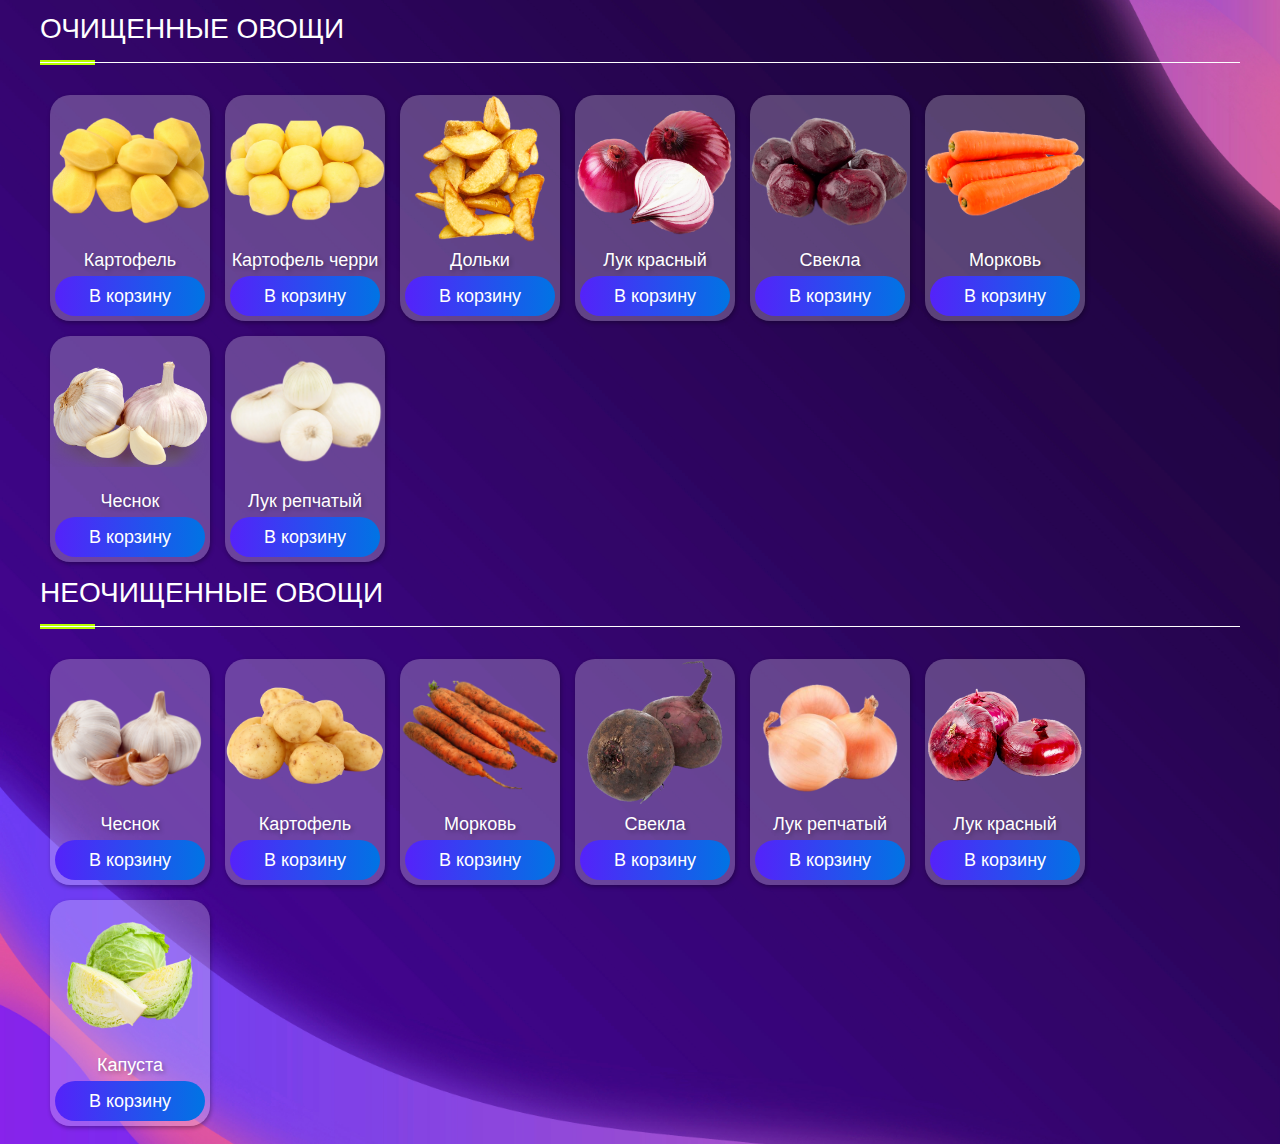
==== index.html @ 2365a302 "day5(2)" ====
<!DOCTYPE html>
<html lang="en">

<head>
    <meta charset="utf-8">
    <meta name="viewport" content="width=device-width, initial-scale=1.0">
    <link rel="stylesheet" href="./style.css">
    <title>Vegetable Delivery</title>
</head>

<body>
    <section class="cards">
        <div class="three">
            <h1>ОЧИЩЕННЫЕ ОВОЩИ</h1>
        </div>
        <div class="container container__cards" id="product_new">
            <!-- Товары с Id 1 будут добавляться сюда -->
        </div>
        <div class="three">
            <h1>НЕОЧИЩЕННЫЕ ОВОЩИ</h1>
        </div>
        <div class="container container__cards" id="product_old">
            <!-- Товары с Id 2 будут добавляться сюда -->
        </div>
    </section>
    <script src="add_product.js"></script>
    <script src="script.js"></script>
</body>

</html>
---- style.css ----
body {
  background-image: url('./Image/back_body.jpg'); /* Путь к вашему фоновому изображению */
  background-size: cover; /* Покрывает весь экран */
  background-repeat: no-repeat; /* Не повторяет изображение */
  background-attachment: fixed; /* Фиксирует изображение при скроллинге */
  background-position: center; /* Выравнивает изображение по центру */
  display:grid;
  justify-content: center;
}
h1 {
  position: relative;
  padding: 0;
  margin: 0;
  font-family:'Segoe UI', Tahoma, Geneva, Verdana, sans-serif;
  font-weight: 300;
  font-size: 40px;
  color: #ffffff;
  -webkit-transition: all 0.4s ease 0s;
  -o-transition: all 0.4s ease 0s;
  transition: all 0.4s ease 0s;
  margin-bottom: 20px;
}

h1 span {
  display: block;
  font-size: 0.5em;
  line-height: 1.3;
}
h1 em {
  font-style: normal;
  font-weight: 600;
}
/* === HEADING STYLE #3 === */
.three h1 {
  font-size: 28px;
  font-weight: 500;
  letter-spacing: 0;
  line-height: 1.5em;
  padding-bottom: 15px;
  position: relative;
}
.three h1:before {
  content: "";
  position: absolute;
  left: 0;
  bottom: 0;
  height: 5px;
  width: 55px;
  background-color: #b7ff00;
}
.three h1:after {
  content: "";
  position: absolute;
  left: 0;
  bottom: 2px;
  height: 1px;
  width: 100%;
  max-width: 100%;
  background-color: #ffffff;
}

.container {
  max-width: 1200px;
  display: flex;
  flex-wrap: wrap; /* Карточки занимают новую строку, когда нет места в текущей */
  justify-content: flex-start; /* Карточки выравниваются по левому краю */
  gap: 15px; /* Отступы между карточками */
  padding: 10px; /* Отступы внутри контейнера */
  box-sizing: border-box; /* Включаем padding и border в ширину и высоту элементов */
}

.card {
  flex: 0 0 160px; /* Карточки фиксированной ширины 160px и не растягиваются */
  min-height: 160px;
  box-shadow: 1px 2px 4px rgba(0, 0, 0, 0.3);
  display: flex;
  flex-direction: column;
  border-radius: 20px;
  transition: 0.2s;
  background-color: #BFDBFE;
  background-color: rgba(255, 255, 255, 0.25);
  box-sizing: border-box; /* Включаем padding и border в ширину и высоту элемента */
}

/* При наведении на карточку - меняем цвет тени */
.card:hover {
  box-shadow: 4px 8px 16px rgba(15, 0, 74, 0.3);
}

.card__top {
  flex: 0 0 150px;
  /* Задаем высоту 220px, запрещаем расширение и сужение по высоте */
  position: relative;
  overflow: hidden;
  /* Скрываем, что выходит за пределы */
}

/* Контейнер для картинки */
.card__image {
  display: block;
  position: absolute;
  top: 0;
  left: 0;
  width: 100%;
  height: 100%;
}

.card__image>img {
  width: 100%;
  height: 100%;
  object-fit: contain;
  /* Встраиваем картинку в контейнер card__image */
  transition: 0.2s;
}

/* При наведении - увеличиваем картинку */
.card__image:hover>img {
  transform: scale(1.1);
}

.card__bottom {
  display: flex;
  flex-direction: column;
  flex: 1 0 auto;
  /* Занимаем всю оставшуюся высоту карточки */
  padding: 5px;
}

.product_title {
  font-style: normal;
  text-align: center;
  font-family:'Segoe UI', Tahoma, Geneva, Verdana, sans-serif;
  font-size: 24px;
  font-size: 18px;
  font-weight: 200;
  margin-bottom: 5px;
  text-shadow: 2px 2px 4px rgba(0, 0, 0, 0.3);
  color: rgb(255, 255, 255)
}

.card__add {
  display: block;
  outline: 0;
  border: none;
  box-shadow: none;
  cursor: pointer;
  padding: 9px 22px;
  font-size: 18px;
  height: 40px;
  font-weight: 400;
  color: #fff;
  text-align: center;
  line-height: normal;
  background: linear-gradient(90deg, #5522fa 0, #0074e4 100%);
  border-radius: 40px;
  transition: color .2s ease, background-color .2s ease, box-shadow .2s ease;
  font-family:'Segoe UI', Tahoma, Geneva, Verdana, sans-serif;

}

.card__add:hover {
  box-shadow: 0 0 0 0.15rem #5ceace;
}

.input__order {
  display: block;
  outline: 0;
  border: none;
  box-shadow: none;
  cursor: pointer;
  width: 70%; /* Установка ширины */
  height: 70%; /* Установка высоты */
  padding: 9px 22px;
  font-size: 18px;
  font-weight: 400;
  color: #fff;
  text-align: center;
  line-height: 40px;
  background: linear-gradient(90deg, #5522fa 0, #0074e4 100%);
  border-radius: 40px;
  transition: color .2s ease, background-color .2s ease, box-shadow .2s ease;
}



.input__order:focus {
  color: #212529;
  background-color: #fff;
  border-color: #86b7fe;
  outline: 0;
  box-shadow: 0 0 0 0.25rem rgb(13 110 253 / 25%);
}
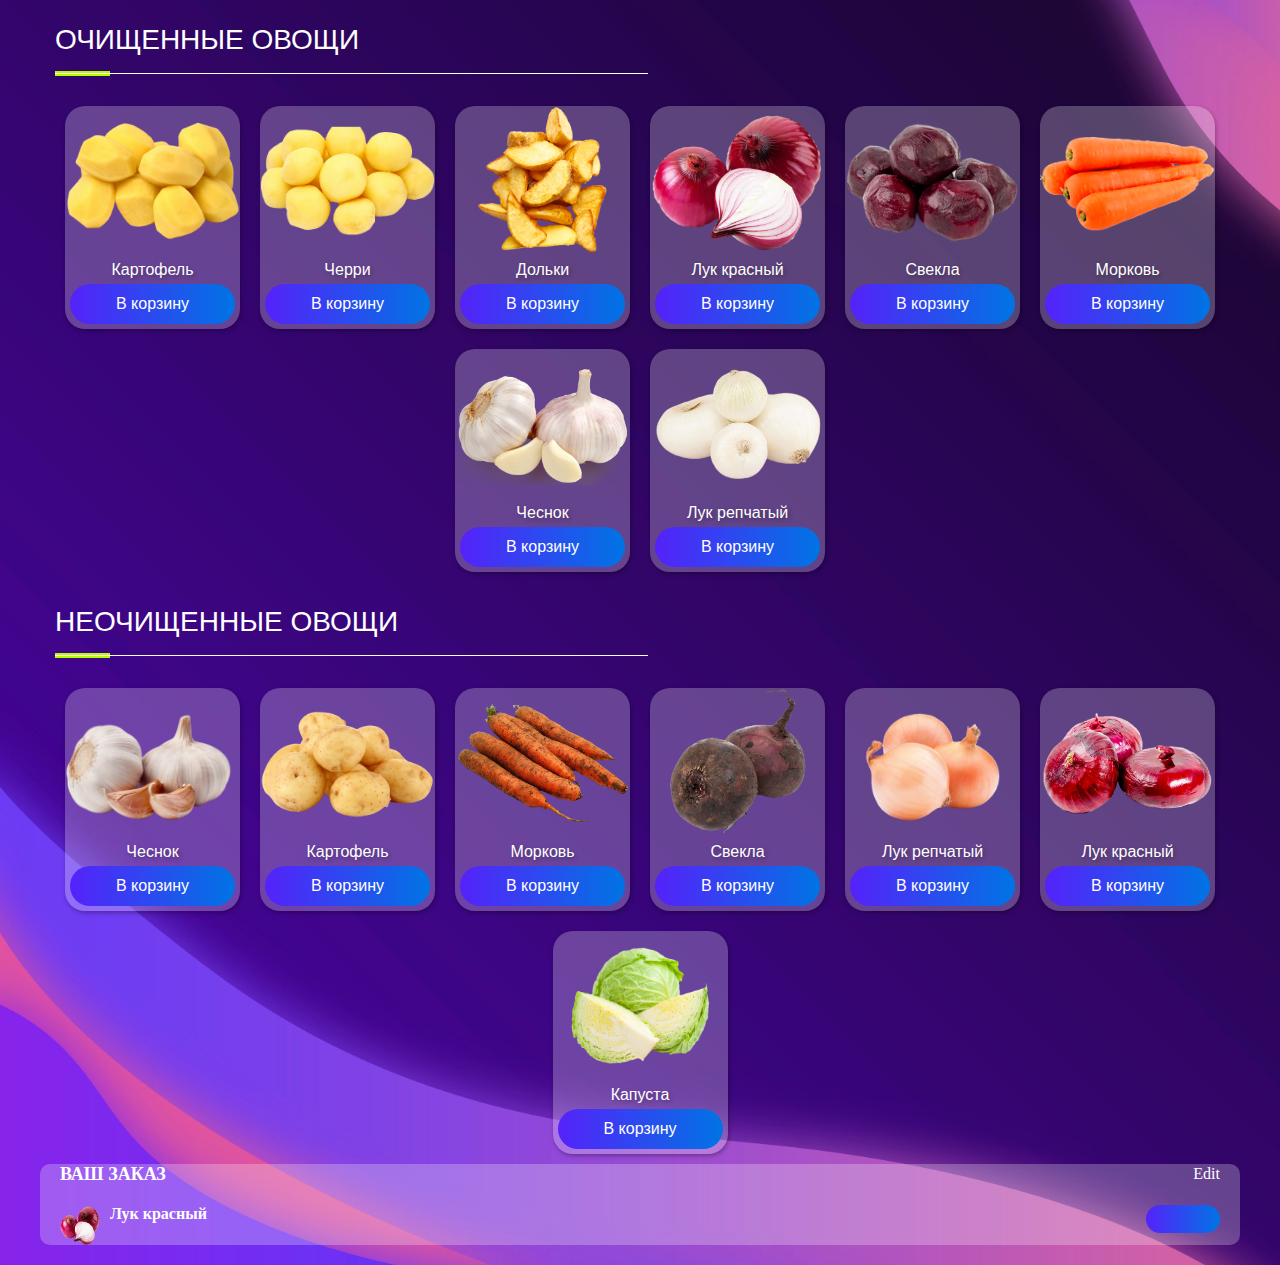
==== commit 7077465b: "day+python" ====
--- a/index.html
+++ b/index.html
@@ -22,6 +22,23 @@
         <div class="container container__cards" id="product_old">
             <!-- Товары с Id 2 будут добавляться сюда -->
         </div>
+
+        <div class="container__order">
+            <div class="header">
+                <b>ВАШ ЗАКАЗ</b>
+                <span class="edit">Edit</span>
+            </div>
+            <div class="popup__item" id="popup_product_list">
+                <!-- Товары из popup будут добавляться сюда -->
+                <div class="order-item">
+                    <img src="./Image/1.png" alt="Burger">
+                    <div class="item-details">
+                        <div class="item-name">Лук красный</div>
+                    </div>
+                    <input type="text" class="quantity__order" inputmode="numeric">
+                </div>
+            </div>
+            
     </section>
     <script src="add_product.js"></script>
     <script src="script.js"></script>
--- a/style.css
+++ b/style.css
@@ -1,17 +1,21 @@
-
+html, body {
+  margin: 0; /* Удаляем отступы по умолчанию */
+  padding: 0;
+}
 body {
   background-image: url('./Image/back_body.jpg'); /* Путь к вашему фоновому изображению */
   background-size: cover; /* Покрывает весь экран */
   background-repeat: no-repeat; /* Не повторяет изображение */
   background-attachment: fixed; /* Фиксирует изображение при скроллинге */
   background-position: center; /* Выравнивает изображение по центру */
-  display:grid;
+  display:flex;
   justify-content: center;
+  align-items: center;
 }
 h1 {
   position: relative;
   padding: 0;
-  margin: 0;
+  margin-left: 15px;
   font-family:'Segoe UI', Tahoma, Geneva, Verdana, sans-serif;
   font-weight: 300;
   font-size: 40px;
@@ -20,6 +24,7 @@
   -o-transition: all 0.4s ease 0s;
   transition: all 0.4s ease 0s;
   margin-bottom: 20px;
+  text-align: left;
 }
 
 h1 span {
@@ -55,8 +60,8 @@
   left: 0;
   bottom: 2px;
   height: 1px;
-  width: 100%;
-  max-width: 100%;
+  width: 50%;
+  max-width: 90%;
   background-color: #ffffff;
 }
 
@@ -64,14 +69,14 @@
   max-width: 1200px;
   display: flex;
   flex-wrap: wrap; /* Карточки занимают новую строку, когда нет места в текущей */
-  justify-content: flex-start; /* Карточки выравниваются по левому краю */
-  gap: 15px; /* Отступы между карточками */
+  justify-content:center; /* Карточки выравниваются по левому краю */
+  gap: 20px; /* Отступы между карточками */
   padding: 10px; /* Отступы внутри контейнера */
   box-sizing: border-box; /* Включаем padding и border в ширину и высоту элементов */
 }
 
 .card {
-  flex: 0 0 160px; /* Карточки фиксированной ширины 160px и не растягиваются */
+  flex: 0 0 175px; /* Карточки фиксированной ширины 160px и не растягиваются */
   min-height: 160px;
   box-shadow: 1px 2px 4px rgba(0, 0, 0, 0.3);
   display: flex;
@@ -131,8 +136,7 @@
   font-style: normal;
   text-align: center;
   font-family:'Segoe UI', Tahoma, Geneva, Verdana, sans-serif;
-  font-size: 24px;
-  font-size: 18px;
+  font-size: 16px;
   font-weight: 200;
   margin-bottom: 5px;
   text-shadow: 2px 2px 4px rgba(0, 0, 0, 0.3);
@@ -146,7 +150,7 @@
   box-shadow: none;
   cursor: pointer;
   padding: 9px 22px;
-  font-size: 18px;
+  font-size: 16px;
   height: 40px;
   font-weight: 400;
   color: #fff;
@@ -182,12 +186,77 @@
   transition: color .2s ease, background-color .2s ease, box-shadow .2s ease;
 }
 
-
-
 .input__order:focus {
   color: #212529;
   background-color: #fff;
   border-color: #86b7fe;
   outline: 0;
   box-shadow: 0 0 0 0.25rem rgb(13 110 253 / 25%);
-}
+
+}
+.container__order {
+  max-width: 100%;
+  margin: 0 auto;
+  background-color: #BFDBFE;
+  background-color: rgba(255, 255, 255, 0.25);
+  border-radius: 10px;
+}
+
+.header {
+  display: flex;
+  justify-content: space-between;
+  align-items: center;
+  margin-bottom: 20px;
+  margin-left: 20px;
+}
+
+.header b {
+  font-size: 18px;
+  color: #fff;
+}
+
+.edit {
+  color: #fff;
+  margin-right: 20px;
+}
+
+.order-item {
+  display: flex;
+  justify-content: space-between;
+  margin-bottom: 15px;
+  margin: 20px;
+}
+
+.order-item img {
+  width: 40px;
+  height: 40px;
+  margin-right: 10px;
+}
+
+.item-details {
+  flex-grow: 1;
+}
+
+.item-name {
+  font-weight: bold;
+  color: #fff;
+}
+.quantity__order {
+  display: block;
+  outline: 0;
+  border: none;
+  box-shadow: none;
+  cursor: pointer;
+  width: 30px; /* Установка ширины */
+  height: 10px; /* Установка высоты */
+  padding: 9px 22px;
+  font-size: 18px;
+  font-weight: 400;
+  color: #fff;
+  text-align: center;
+  line-height: 40px;
+  background: linear-gradient(90deg, #5522fa 0, #0074e4 100%);
+  border-radius: 40px;
+  transition: color .2s ease, background-color .2s ease, box-shadow .2s ease;
+}
+
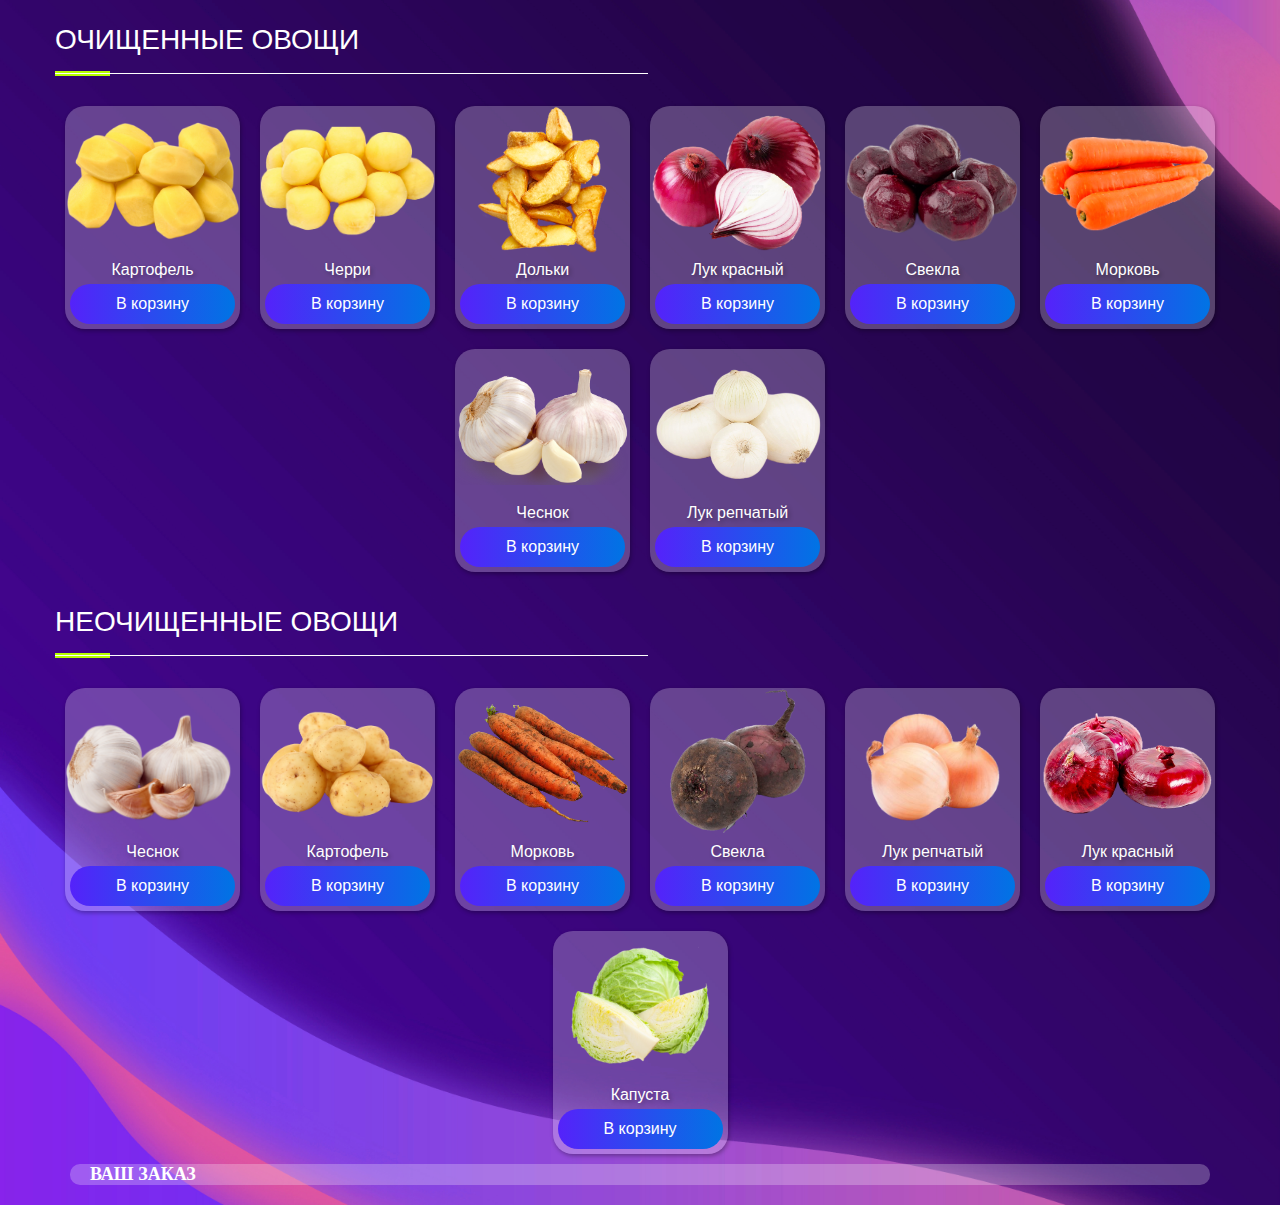
==== commit bd863670: "day 5(2)" ====
--- a/index.html
+++ b/index.html
@@ -26,17 +26,10 @@
         <div class="container__order">
             <div class="header">
                 <b>ВАШ ЗАКАЗ</b>
-                <span class="edit">Edit</span>
             </div>
+            <!-- Товары из popup будут добавляться сюда -->
             <div class="popup__item" id="popup_product_list">
-                <!-- Товары из popup будут добавляться сюда -->
-                <div class="order-item">
-                    <img src="./Image/1.png" alt="Burger">
-                    <div class="item-details">
-                        <div class="item-name">Лук красный</div>
-                    </div>
-                    <input type="text" class="quantity__order" inputmode="numeric">
-                </div>
+        
             </div>
             
     </section>
--- a/style.css
+++ b/style.css
@@ -76,7 +76,7 @@
 }
 
 .card {
-  flex: 0 0 175px; /* Карточки фиксированной ширины 160px и не растягиваются */
+  flex: 0 0 175px; /* Карточки фиксированной ширины и не растягиваются */
   min-height: 160px;
   box-shadow: 1px 2px 4px rgba(0, 0, 0, 0.3);
   display: flex;
@@ -195,7 +195,7 @@
 
 }
 .container__order {
-  max-width: 100%;
+  max-width: 95%;
   margin: 0 auto;
   background-color: #BFDBFE;
   background-color: rgba(255, 255, 255, 0.25);
@@ -215,20 +215,17 @@
   color: #fff;
 }
 
-.edit {
-  color: #fff;
-  margin-right: 20px;
-}
-
 .order-item {
   display: flex;
   justify-content: space-between;
   margin-bottom: 15px;
   margin: 20px;
+  align-items: center;
+  border-color: ;
 }
 
 .order-item img {
-  width: 40px;
+  width: 50px;
   height: 40px;
   margin-right: 10px;
 }
@@ -247,7 +244,7 @@
   border: none;
   box-shadow: none;
   cursor: pointer;
-  width: 30px; /* Установка ширины */
+  width: 50px; /* Установка ширины */
   height: 10px; /* Установка высоты */
   padding: 9px 22px;
   font-size: 18px;
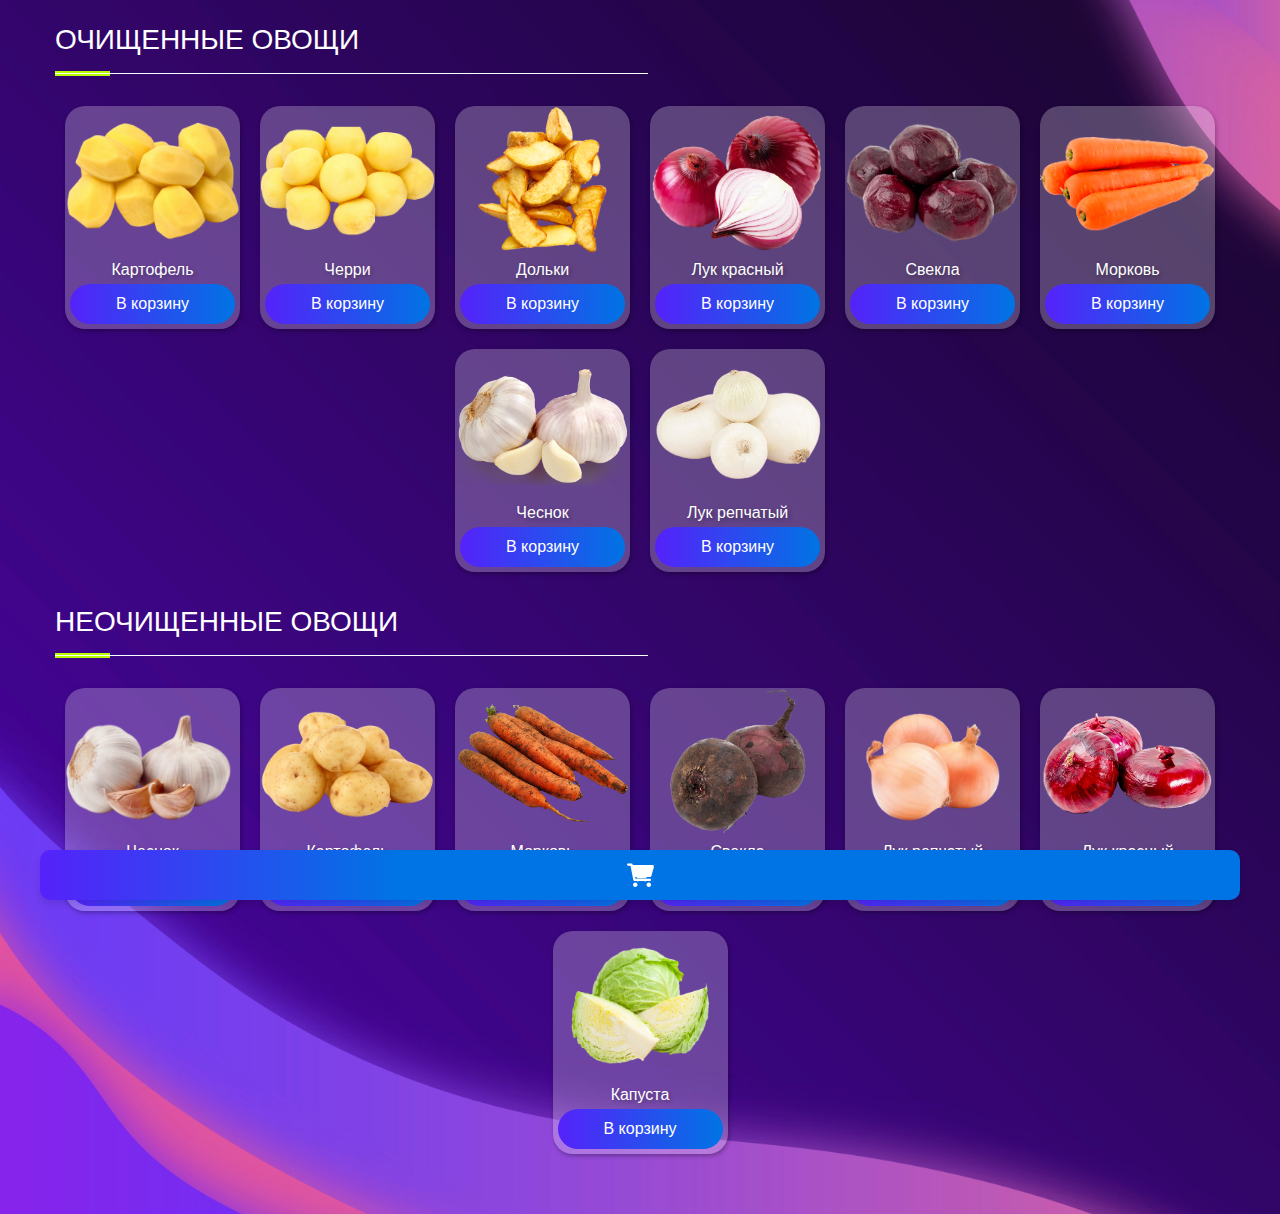
==== commit 6507d2a1: "day(6) cart product" ====
--- a/index.html
+++ b/index.html
@@ -5,32 +5,41 @@
     <meta charset="utf-8">
     <meta name="viewport" content="width=device-width, initial-scale=1.0">
     <link rel="stylesheet" href="./style.css">
+    <link rel="stylesheet" href="https://cdnjs.cloudflare.com/ajax/libs/font-awesome/6.0.0-beta3/css/all.min.css">
     <title>Vegetable Delivery</title>
 </head>
 
 <body>
     <section class="cards">
-        <div class="three">
-            <h1>ОЧИЩЕННЫЕ ОВОЩИ</h1>
+        <div class="container_hiden">
+            <div class="three">
+                <h1>ОЧИЩЕННЫЕ ОВОЩИ</h1>
+            </div>
+            <div class="container container__cards" id="product_new">
+                <!-- Товары с Id 1 будут добавляться сюда -->
+            </div>
+            <div class="three">
+                <h1>НЕОЧИЩЕННЫЕ ОВОЩИ</h1>
+            </div>
+            <div class="container container__cards" id="product_old">
+                <!-- Товары с Id 2 будут добавляться сюда -->
+            </div>
+            <button class="sticky-button">
+                <i class="fas fa-shopping-cart"></i>
+            </button>
         </div>
-        <div class="container container__cards" id="product_new">
-            <!-- Товары с Id 1 будут добавляться сюда -->
-        </div>
-        <div class="three">
-            <h1>НЕОЧИЩЕННЫЕ ОВОЩИ</h1>
-        </div>
-        <div class="container container__cards" id="product_old">
-            <!-- Товары с Id 2 будут добавляться сюда -->
-        </div>
-
         <div class="container__order">
             <div class="header">
                 <b>ВАШ ЗАКАЗ</b>
             </div>
             <!-- Товары из popup будут добавляться сюда -->
-            <div class="popup__item" id="popup_product_list">
-        
+            <div class="popup__item" id="cleaned_order">
+                <h3 id="cleaned_order_header">ОЧИЩЕННЫЕ ОВОЩИ</h3>
             </div>
+            <div class="popup__item" id="uncleaned_order">
+                <h3 id="uncleaned_order_header">НЕОЧИЩЕННЫЕ ОВОЩИ</h3>
+            </div>
+        </div>
             
     </section>
     <script src="add_product.js"></script>
--- a/style.css
+++ b/style.css
@@ -200,6 +200,7 @@
   background-color: #BFDBFE;
   background-color: rgba(255, 255, 255, 0.25);
   border-radius: 10px;
+  display: none;
 }
 
 .header {
@@ -210,9 +211,14 @@
   margin-left: 20px;
 }
 
-.header b {
+.header b{
   font-size: 18px;
   color: #fff;
+}
+.container__order h3 {
+  font-family:'Segoe UI', Tahoma, Geneva, Verdana, sans-serif;
+  color: #fff;
+  font-size: 14px;
 }
 
 .order-item {
@@ -221,7 +227,6 @@
   margin-bottom: 15px;
   margin: 20px;
   align-items: center;
-  border-color: ;
 }
 
 .order-item img {
@@ -257,3 +262,32 @@
   transition: color .2s ease, background-color .2s ease, box-shadow .2s ease;
 }
 
+.sticky-button {
+  position: fixed; /* Для Safari */
+  position: sticky;       /* Позиционирование sticky */
+  bottom: 0;              /* Положение внизу */
+  padding: 10px 20px;     /* Внутренние отступы */
+  background-color: #007bff;  /* Цвет фона */
+  color: #fff;            /* Цвет текста */
+  border: none;           /* Убрать границу */
+  border-radius: 5px;     /* Скругленные углы */
+  cursor: pointer;        /* Курсор при наведении */
+  box-shadow: 0px 4px 6px rgba(0, 0, 0, 0.1); /* Тень */
+  width: 100%;
+  background: linear-gradient(90deg, #5522fa 0, #0074e4 30%);
+  height: 50px;
+  border-radius: 10px;
+}
+
+.sticky-button::before {
+  content: "\f07a"; /* Здесь используется FontAwesome Unicode для корзины */
+  font-family: "Font Awesome 5 Free"; /* Шрифт FontAwesome */
+  font-weight: 900; /* Вес шрифта FontAwesome */
+  color: #fff; /* Цвет иконки */
+  font-size: 24px; /* Размер иконки */
+  position: absolute;
+  top: 50%; /* Центровка по вертикали */
+  left: 50%; /* Центровка по горизонтали */
+  transform: translate(-50%, -50%); /* Корректировка центровки */
+  
+}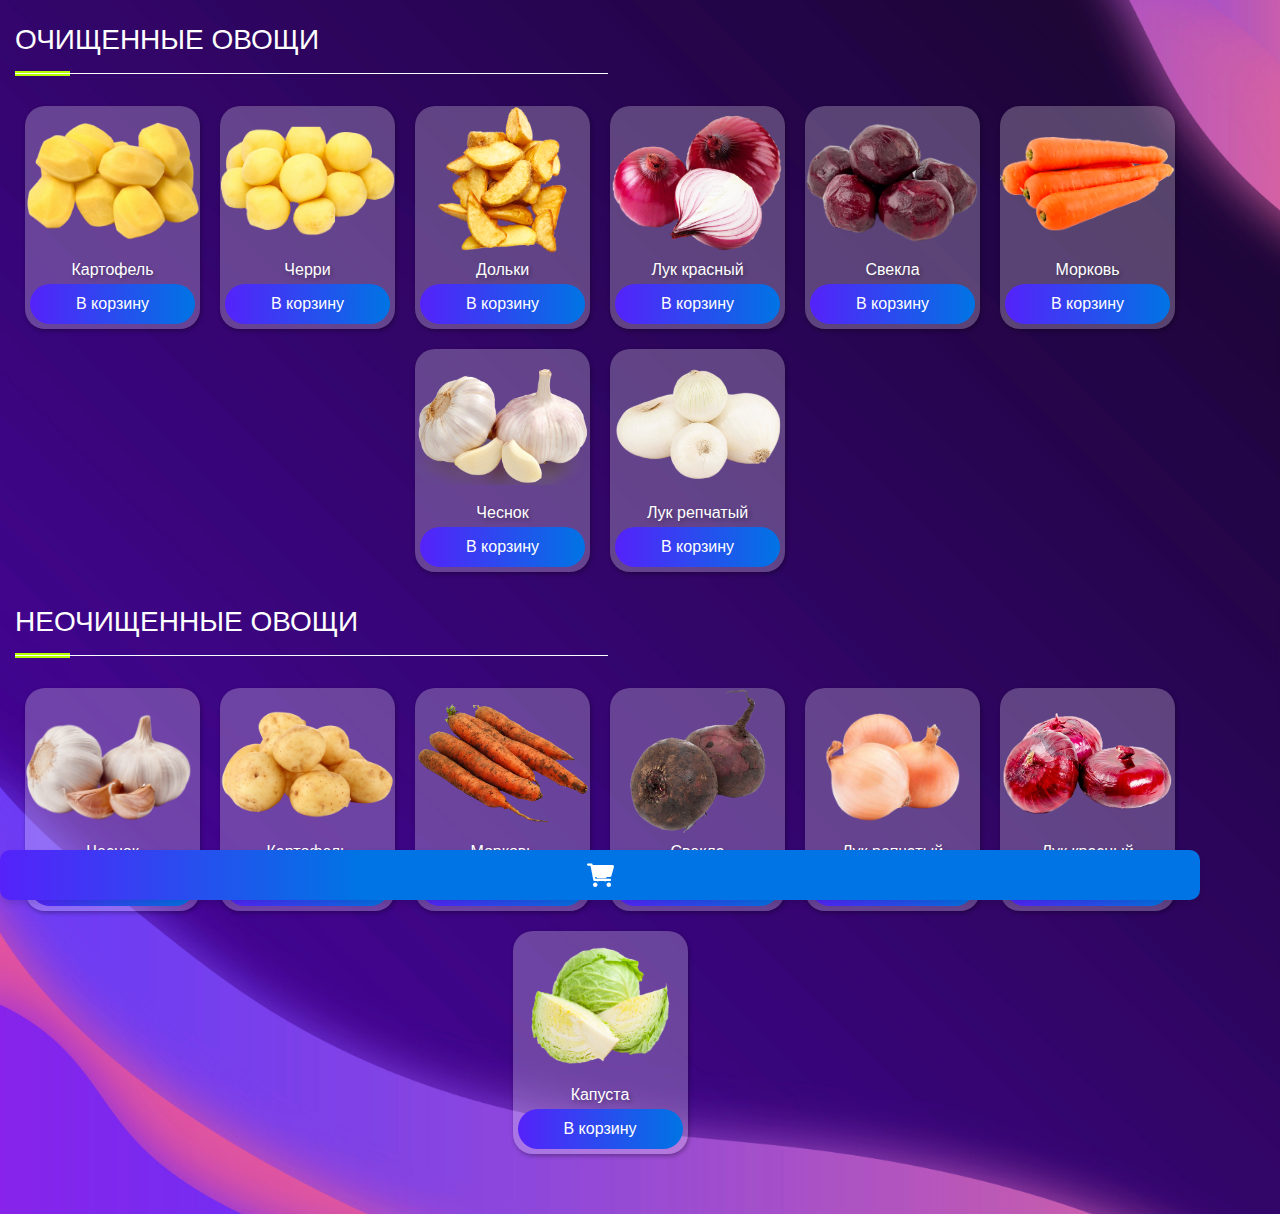
==== commit 1a58b1e9: "day 6 (loader)" ====
--- a/index.html
+++ b/index.html
@@ -10,6 +10,28 @@
 </head>
 
 <body>
+    <!-- Loader -->
+    <div id="loader" class="loader">
+        <div aria-label="Orange and tan hamster running in a metal wheel" role="img" class="wheel-and-hamster">
+            <div class="wheel"></div>
+            <div class="hamster">
+                <div class="hamster__body">
+                    <div class="hamster__head">
+                        <div class="hamster__ear"></div>
+                        <div class="hamster__eye"></div>
+                        <div class="hamster__nose"></div>
+                    </div>
+                    <div class="hamster__limb hamster__limb--fr"></div>
+                    <div class="hamster__limb hamster__limb--fl"></div>
+                    <div class="hamster__limb hamster__limb--br"></div>
+                    <div class="hamster__limb hamster__limb--bl"></div>
+                    <div class="hamster__tail"></div>
+                </div>
+            </div>
+            <div class="spoke"></div>
+        </div>
+    </div>
+
     <section class="cards">
         <div class="container_hiden">
             <div class="three">
@@ -28,6 +50,8 @@
                 <i class="fas fa-shopping-cart"></i>
             </button>
         </div>
+    </section>
+    <section class="orders_section">
         <div class="container__order">
             <div class="header">
                 <b>ВАШ ЗАКАЗ</b>
@@ -40,9 +64,8 @@
                 <h3 id="uncleaned_order_header">НЕОЧИЩЕННЫЕ ОВОЩИ</h3>
             </div>
         </div>
-            
     </section>
-    <script src="add_product.js"></script>
+    
     <script src="script.js"></script>
 </body>
 
--- a/style.css
+++ b/style.css
@@ -73,6 +73,14 @@
   gap: 20px; /* Отступы между карточками */
   padding: 10px; /* Отступы внутри контейнера */
   box-sizing: border-box; /* Включаем padding и border в ширину и высоту элементов */
+}
+.cards{
+  display: none;
+}
+
+.orders_section{
+  max-width: 95%;
+  margin: 0 auto;
 }
 
 .card {
@@ -290,4 +298,277 @@
   left: 50%; /* Центровка по горизонтали */
   transform: translate(-50%, -50%); /* Корректировка центровки */
   
-}+}
+
+.wheel-and-hamster {
+  --dur: 1s;
+  position: relative;
+  width: 12em;
+  height: 12em;
+  font-size: 14px;
+}
+
+.wheel,
+.hamster,
+.hamster div,
+.spoke {
+  position: absolute;
+}
+
+.wheel,
+.spoke {
+  border-radius: 50%;
+  top: 0;
+  left: 0;
+  width: 100%;
+  height: 100%;
+}
+
+.wheel {
+  background: radial-gradient(100% 100% at center,hsla(0,0%,60%,0) 47.8%,hsl(0,0%,60%) 48%);
+  z-index: 2;
+}
+
+.hamster {
+  animation: hamster var(--dur) ease-in-out infinite;
+  top: 50%;
+  left: calc(50% - 3.5em);
+  width: 7em;
+  height: 3.75em;
+  transform: rotate(4deg) translate(-0.8em,1.85em);
+  transform-origin: 50% 0;
+  z-index: 1;
+}
+
+.hamster__head {
+  animation: hamsterHead var(--dur) ease-in-out infinite;
+  background: hsl(30,90%,55%);
+  border-radius: 70% 30% 0 100% / 40% 25% 25% 60%;
+  box-shadow: 0 -0.25em 0 hsl(30,90%,80%) inset,
+		0.75em -1.55em 0 hsl(30,90%,90%) inset;
+  top: 0;
+  left: -2em;
+  width: 2.75em;
+  height: 2.5em;
+  transform-origin: 100% 50%;
+}
+
+.hamster__ear {
+  animation: hamsterEar var(--dur) ease-in-out infinite;
+  background: hsl(0,90%,85%);
+  border-radius: 50%;
+  box-shadow: -0.25em 0 hsl(30,90%,55%) inset;
+  top: -0.25em;
+  right: -0.25em;
+  width: 0.75em;
+  height: 0.75em;
+  transform-origin: 50% 75%;
+}
+
+.hamster__eye {
+  animation: hamsterEye var(--dur) linear infinite;
+  background-color: hsl(0,0%,0%);
+  border-radius: 50%;
+  top: 0.375em;
+  left: 1.25em;
+  width: 0.5em;
+  height: 0.5em;
+}
+
+.hamster__nose {
+  background: hsl(0,90%,75%);
+  border-radius: 35% 65% 85% 15% / 70% 50% 50% 30%;
+  top: 0.75em;
+  left: 0;
+  width: 0.2em;
+  height: 0.25em;
+}
+
+.hamster__body {
+  animation: hamsterBody var(--dur) ease-in-out infinite;
+  background: hsl(30,90%,90%);
+  border-radius: 50% 30% 50% 30% / 15% 60% 40% 40%;
+  box-shadow: 0.1em 0.75em 0 hsl(30,90%,55%) inset,
+		0.15em -0.5em 0 hsl(30,90%,80%) inset;
+  top: 0.25em;
+  left: 2em;
+  width: 4.5em;
+  height: 3em;
+  transform-origin: 17% 50%;
+  transform-style: preserve-3d;
+}
+
+.hamster__limb--fr,
+.hamster__limb--fl {
+  clip-path: polygon(0 0,100% 0,70% 80%,60% 100%,0% 100%,40% 80%);
+  top: 2em;
+  left: 0.5em;
+  width: 1em;
+  height: 1.5em;
+  transform-origin: 50% 0;
+}
+
+.hamster__limb--fr {
+  animation: hamsterFRLimb var(--dur) linear infinite;
+  background: linear-gradient(hsl(30,90%,80%) 80%,hsl(0,90%,75%) 80%);
+  transform: rotate(15deg) translateZ(-1px);
+}
+
+.hamster__limb--fl {
+  animation: hamsterFLLimb var(--dur) linear infinite;
+  background: linear-gradient(hsl(30,90%,90%) 80%,hsl(0,90%,85%) 80%);
+  transform: rotate(15deg);
+}
+
+.hamster__limb--br,
+.hamster__limb--bl {
+  border-radius: 0.75em 0.75em 0 0;
+  clip-path: polygon(0 0,100% 0,100% 30%,70% 90%,70% 100%,30% 100%,40% 90%,0% 30%);
+  top: 1em;
+  left: 2.8em;
+  width: 1.5em;
+  height: 2.5em;
+  transform-origin: 50% 30%;
+}
+
+.hamster__limb--br {
+  animation: hamsterBRLimb var(--dur) linear infinite;
+  background: linear-gradient(hsl(30,90%,80%) 90%,hsl(0,90%,75%) 90%);
+  transform: rotate(-25deg) translateZ(-1px);
+}
+
+.hamster__limb--bl {
+  animation: hamsterBLLimb var(--dur) linear infinite;
+  background: linear-gradient(hsl(30,90%,90%) 90%,hsl(0,90%,85%) 90%);
+  transform: rotate(-25deg);
+}
+
+.hamster__tail {
+  animation: hamsterTail var(--dur) linear infinite;
+  background: hsl(0,90%,85%);
+  border-radius: 0.25em 50% 50% 0.25em;
+  box-shadow: 0 -0.2em 0 hsl(0,90%,75%) inset;
+  top: 1.5em;
+  right: -0.5em;
+  width: 1em;
+  height: 0.5em;
+  transform: rotate(30deg) translateZ(-1px);
+  transform-origin: 0.25em 0.25em;
+}
+
+.spoke {
+  animation: spoke var(--dur) linear infinite;
+  background: radial-gradient(100% 100% at center,hsl(0,0%,60%) 4.8%,hsla(0,0%,60%,0) 5%),
+		linear-gradient(hsla(0,0%,55%,0) 46.9%,hsl(0,0%,65%) 47% 52.9%,hsla(0,0%,65%,0) 53%) 50% 50% / 99% 99% no-repeat;
+}
+
+/* Animations */
+@keyframes hamster {
+  from, to {
+    transform: rotate(4deg) translate(-0.8em,1.85em);
+  }
+
+  50% {
+    transform: rotate(0) translate(-0.8em,1.85em);
+  }
+}
+
+@keyframes hamsterHead {
+  from, 25%, 50%, 75%, to {
+    transform: rotate(0);
+  }
+
+  12.5%, 37.5%, 62.5%, 87.5% {
+    transform: rotate(8deg);
+  }
+}
+
+@keyframes hamsterEye {
+  from, 90%, to {
+    transform: scaleY(1);
+  }
+
+  95% {
+    transform: scaleY(0);
+  }
+}
+
+@keyframes hamsterEar {
+  from, 25%, 50%, 75%, to {
+    transform: rotate(0);
+  }
+
+  12.5%, 37.5%, 62.5%, 87.5% {
+    transform: rotate(12deg);
+  }
+}
+
+@keyframes hamsterBody {
+  from, 25%, 50%, 75%, to {
+    transform: rotate(0);
+  }
+
+  12.5%, 37.5%, 62.5%, 87.5% {
+    transform: rotate(-2deg);
+  }
+}
+
+@keyframes hamsterFRLimb {
+  from, 25%, 50%, 75%, to {
+    transform: rotate(50deg) translateZ(-1px);
+  }
+
+  12.5%, 37.5%, 62.5%, 87.5% {
+    transform: rotate(-30deg) translateZ(-1px);
+  }
+}
+
+@keyframes hamsterFLLimb {
+  from, 25%, 50%, 75%, to {
+    transform: rotate(-30deg);
+  }
+
+  12.5%, 37.5%, 62.5%, 87.5% {
+    transform: rotate(50deg);
+  }
+}
+
+@keyframes hamsterBRLimb {
+  from, 25%, 50%, 75%, to {
+    transform: rotate(-60deg) translateZ(-1px);
+  }
+
+  12.5%, 37.5%, 62.5%, 87.5% {
+    transform: rotate(20deg) translateZ(-1px);
+  }
+}
+
+@keyframes hamsterBLLimb {
+  from, 25%, 50%, 75%, to {
+    transform: rotate(20deg);
+  }
+
+  12.5%, 37.5%, 62.5%, 87.5% {
+    transform: rotate(-60deg);
+  }
+}
+
+@keyframes hamsterTail {
+  from, 25%, 50%, 75%, to {
+    transform: rotate(30deg) translateZ(-1px);
+  }
+
+  12.5%, 37.5%, 62.5%, 87.5% {
+    transform: rotate(10deg) translateZ(-1px);
+  }
+}
+
+@keyframes spoke {
+  from {
+    transform: rotate(0);
+  }
+
+  to {
+    transform: rotate(-1turn);
+  }
+}
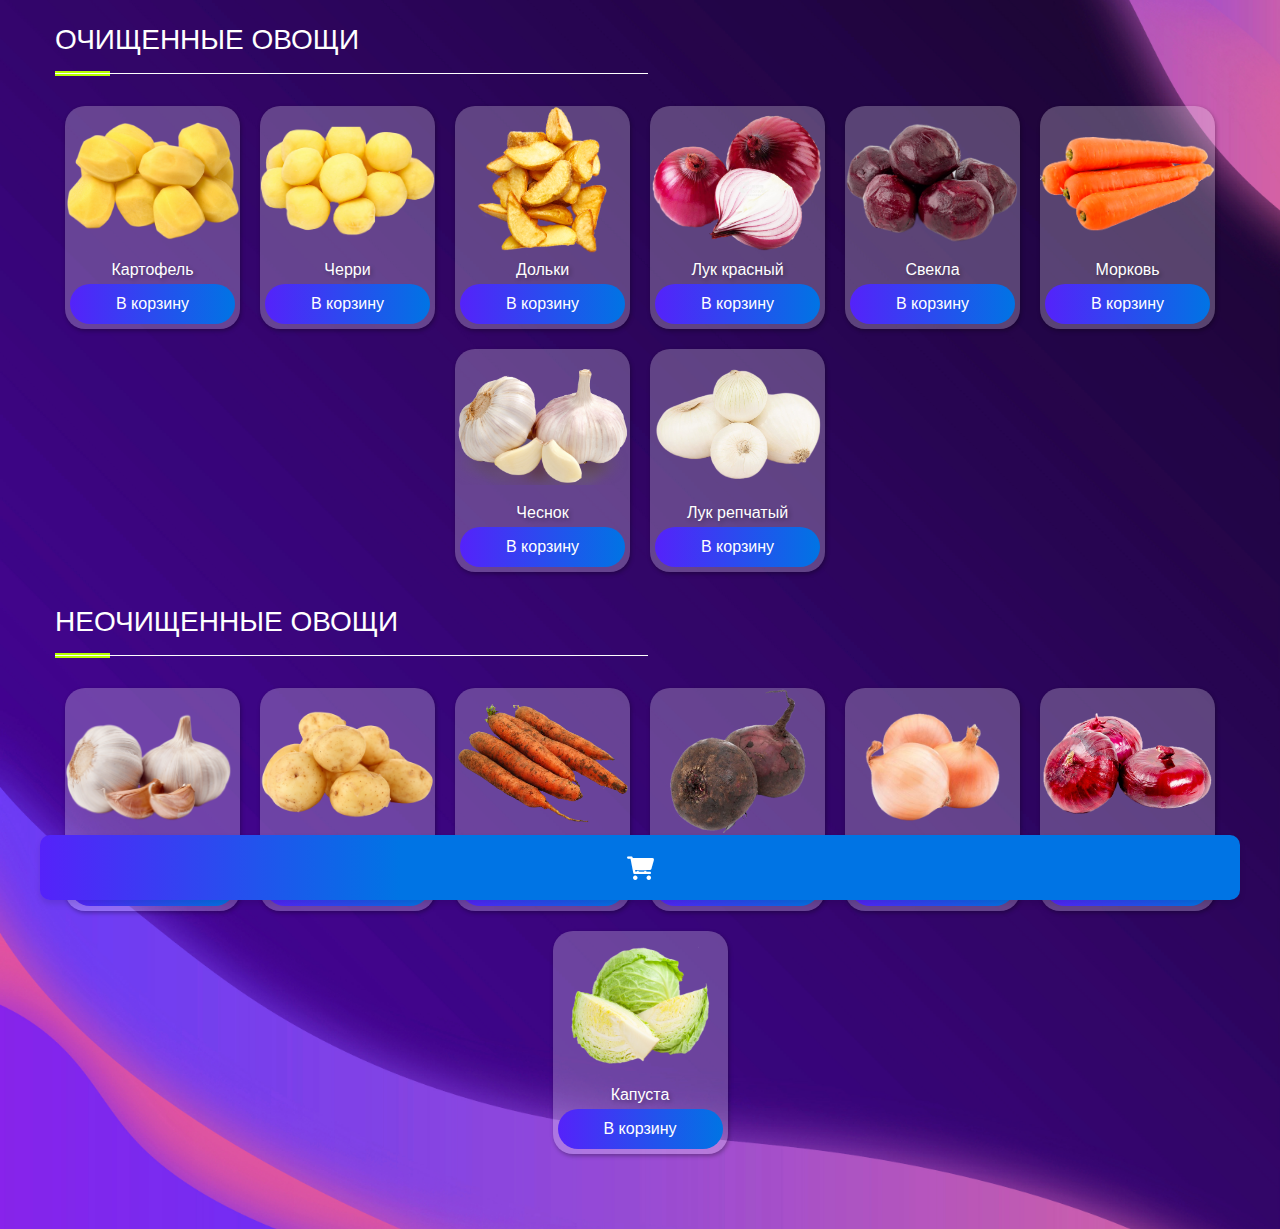
==== commit 7e8decc4: "sucess_order/post method" ====
--- a/index.html
+++ b/index.html
@@ -50,8 +50,6 @@
                 <i class="fas fa-shopping-cart"></i>
             </button>
         </div>
-    </section>
-    <section class="orders_section">
         <div class="container__order">
             <div class="header">
                 <b>ВАШ ЗАКАЗ</b>
@@ -63,9 +61,20 @@
             <div class="popup__item" id="uncleaned_order">
                 <h3 id="uncleaned_order_header">НЕОЧИЩЕННЫЕ ОВОЩИ</h3>
             </div>
+
+            <form id="orderForm" action="http://127.0.0.1:5500" method="POST">
+                <input type="hidden" name="cleaned_order_data" id="cleaned_order_data">
+                <input type="hidden" name="uncleaned_order_data" id="uncleaned_order_data">
+                <button type="submit" class="sticky-button-order">
+                    <i class="fas fa-shopping-cart"></i>
+                </button>
+            </form>
         </div>
     </section>
     
+        
+    
+    <script src="https://telegram.org/js/telegram-web-app.js"></script>
     <script src="script.js"></script>
 </body>
 
--- a/style.css
+++ b/style.css
@@ -76,11 +76,6 @@
 }
 .cards{
   display: none;
-}
-
-.orders_section{
-  max-width: 95%;
-  margin: 0 auto;
 }
 
 .card {
@@ -202,8 +197,8 @@
   box-shadow: 0 0 0 0.25rem rgb(13 110 253 / 25%);
 
 }
+
 .container__order {
-  max-width: 95%;
   margin: 0 auto;
   background-color: #BFDBFE;
   background-color: rgba(255, 255, 255, 0.25);
@@ -227,6 +222,7 @@
   font-family:'Segoe UI', Tahoma, Geneva, Verdana, sans-serif;
   color: #fff;
   font-size: 14px;
+  margin-left: 10px;
 }
 
 .order-item {
@@ -238,13 +234,14 @@
 }
 
 .order-item img {
-  width: 50px;
+  width: 60px;
   height: 40px;
   margin-right: 10px;
 }
 
 .item-details {
   flex-grow: 1;
+  width: 120px;
 }
 
 .item-name {
@@ -283,11 +280,39 @@
   box-shadow: 0px 4px 6px rgba(0, 0, 0, 0.1); /* Тень */
   width: 100%;
   background: linear-gradient(90deg, #5522fa 0, #0074e4 30%);
-  height: 50px;
+  height: 65px;
   border-radius: 10px;
 }
 
 .sticky-button::before {
+  content: "\f07a"; /* Здесь используется FontAwesome Unicode для корзины */
+  font-family: "Font Awesome 5 Free"; /* Шрифт FontAwesome */
+  font-weight: 900; /* Вес шрифта FontAwesome */
+  color: #fff; /* Цвет иконки */
+  font-size: 24px; /* Размер иконки */
+  position: absolute;
+  top: 50%; /* Центровка по вертикали */
+  left: 50%; /* Центровка по горизонтали */
+  transform: translate(-50%, -50%); /* Корректировка центровки */
+  
+}
+.sticky-button-order{
+  position: fixed; /* Для Safari */
+  position: sticky;       /* Позиционирование sticky */
+  bottom: 0;              /* Положение внизу */
+  padding: 10px 20px;     /* Внутренние отступы */
+  background-color: #007bff;  /* Цвет фона */
+  color: #fff;            /* Цвет текста */
+  border: none;           /* Убрать границу */
+  border-radius: 5px;     /* Скругленные углы */
+  cursor: pointer;        /* Курсор при наведении */
+  box-shadow: 0px 4px 6px rgba(0, 0, 0, 0.1); /* Тень */
+  width: 100%;
+  background: linear-gradient(90deg, #5522fa 0, #0074e4 30%);
+  height: 65px;
+  border-radius: 10px;
+}
+.sticky-button-order::before {
   content: "\f07a"; /* Здесь используется FontAwesome Unicode для корзины */
   font-family: "Font Awesome 5 Free"; /* Шрифт FontAwesome */
   font-weight: 900; /* Вес шрифта FontAwesome */
@@ -571,4 +596,4 @@
   to {
     transform: rotate(-1turn);
   }
-}
+}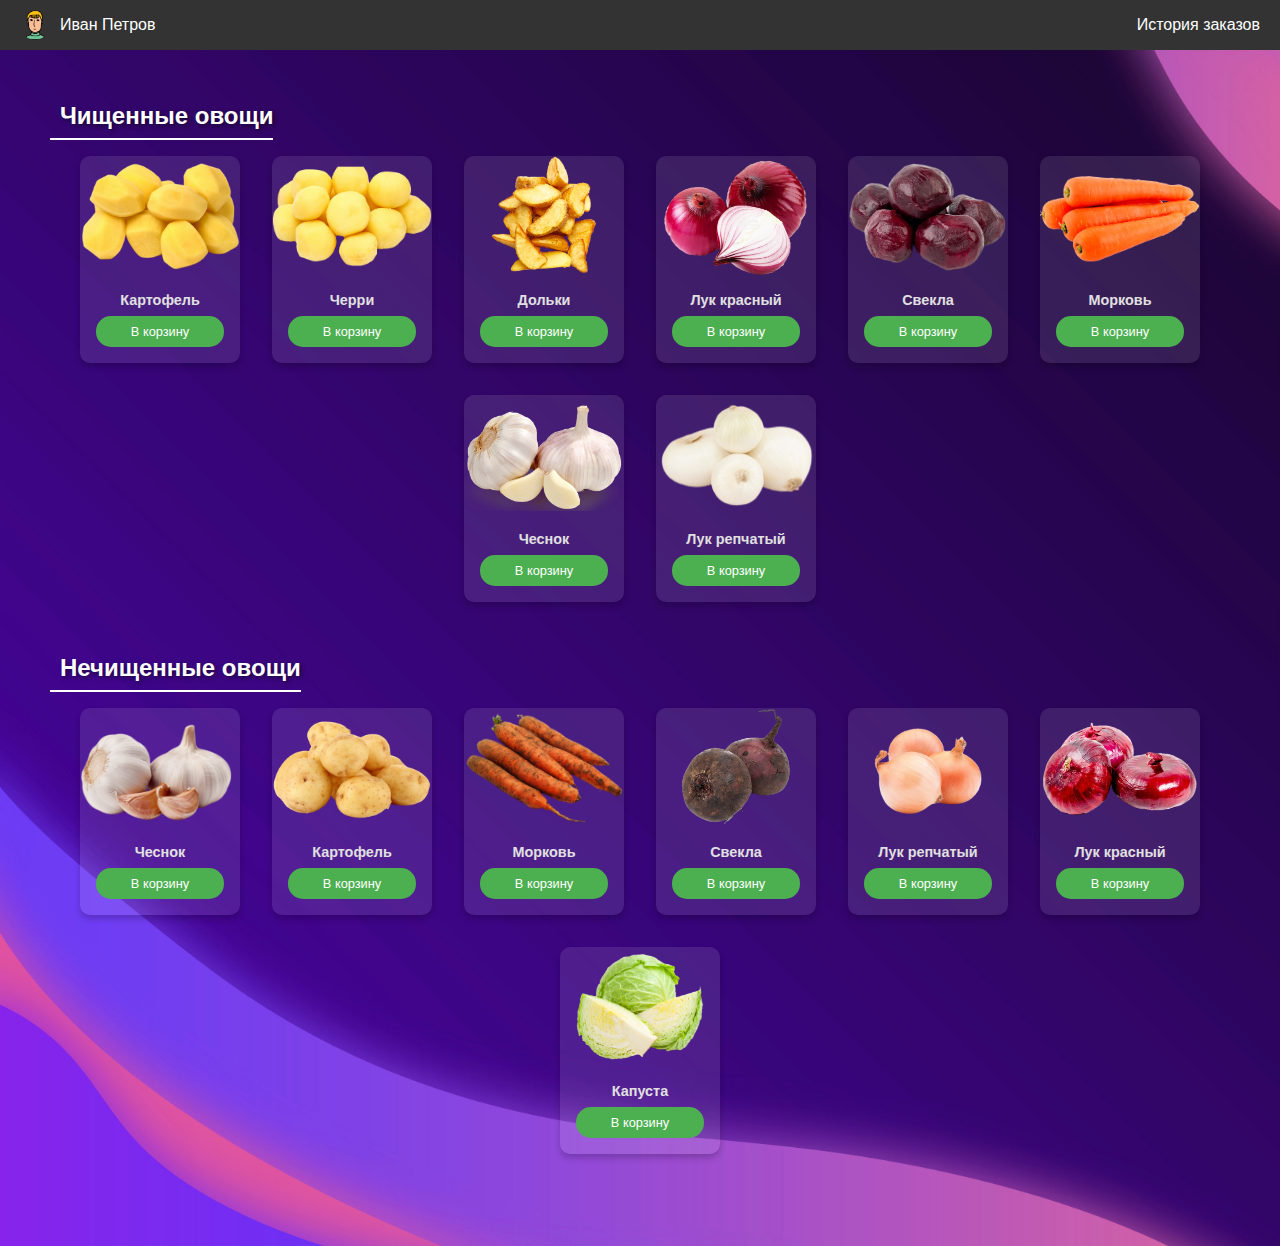
==== commit 4f116df3: "css" ====
--- a/index.html
+++ b/index.html
@@ -1,82 +1,47 @@
-<!DOCTYPE html>
-<html lang="en">
-
-<head>
-    <meta charset="utf-8">
+<html><head>
+    <meta charset="UTF-8">
     <meta name="viewport" content="width=device-width, initial-scale=1.0">
-    <link rel="stylesheet" href="./style.css">
-    <link rel="stylesheet" href="https://cdnjs.cloudflare.com/ajax/libs/font-awesome/6.0.0-beta3/css/all.min.css">
-    <title>Vegetable Delivery</title>
-</head>
-
-<body>
-    <!-- Loader -->
-    <div id="loader" class="loader">
-        <div aria-label="Orange and tan hamster running in a metal wheel" role="img" class="wheel-and-hamster">
-            <div class="wheel"></div>
-            <div class="hamster">
-                <div class="hamster__body">
-                    <div class="hamster__head">
-                        <div class="hamster__ear"></div>
-                        <div class="hamster__eye"></div>
-                        <div class="hamster__nose"></div>
-                    </div>
-                    <div class="hamster__limb hamster__limb--fr"></div>
-                    <div class="hamster__limb hamster__limb--fl"></div>
-                    <div class="hamster__limb hamster__limb--br"></div>
-                    <div class="hamster__limb hamster__limb--bl"></div>
-                    <div class="hamster__tail"></div>
-                </div>
+    <title>Доставка овощей</title>
+    
+    </head>
+    <link rel="stylesheet" type="text/css" href="/static/style.css">
+    <body>
+        <!-- Добавленная навигационная панель -->
+        <div class="nav-panel">
+            <div class="user-info">
+                <img src="/Image/user.png" alt="Аватар пользователя" class="user-avatar" width="30" height="30">
+                <span id="userName">Иван Петров</span>
             </div>
-            <div class="spoke"></div>
+            <div>
+                <a href="#" id="orderHistoryLink">История заказов</a>
+            </div>
         </div>
-    </div>
-
-    <section class="cards">
-        <div class="container_hiden">
-            <div class="three">
-                <h1>ОЧИЩЕННЫЕ ОВОЩИ</h1>
+    
+        <div class="container" id="peeled">
+            <h2>Чищенные овощи</h2>
+            <div class="product-grid" id="peeledGrid"></div>
+        </div>
+    
+        <div class="container" id="unpeeled">
+            <h2>Нечищенные овощи</h2>
+            <div class="product-grid" id="unpeeledGrid"></div>
+        </div>
+    
+        <button class="cart-button">
+            <svg class="cart-icon" viewBox="0 0 24 24" xmlns="http://www.w3.org/2000/svg">
+                <path d="M7 18c-1.1 0-1.99.9-1.99 2S5.9 22 7 22s2-.9 2-2-.9-2-2-2zM1 2v2h2l3.6 7.59-1.35 2.45c-.16.28-.25.61-.25.96 0 1.1.9 2 2 2h12v-2H7.42c-.14 0-.25-.11-.25-.25l.03-.12.9-1.63h7.45c.75 0 1.41-.41 1.75-1.03l3.58-6.49c.08-.14.12-.31.12-.48 0-.55-.45-1-1-1H5.21l-.94-2H1zm16 16c-1.1 0-1.99.9-1.99 2s.89 2 1.99 2 2-.9 2-2-.9-2-2-2z"/>
+            </svg>
+            Корзина
+        </button>
+    
+        <div id="cartModal" class="modal">
+            <div class="modal-content">
+                <span class="close">&times;</span>
+                <h2>Ваша корзина</h2>
+                <div id="cartItems"></div>
+                <button onclick="sucess_order()" id="checkoutButton" class="checkout-button">Оформить заказ</button>
             </div>
-            <div class="container container__cards" id="product_new">
-                <!-- Товары с Id 1 будут добавляться сюда -->
-            </div>
-            <div class="three">
-                <h1>НЕОЧИЩЕННЫЕ ОВОЩИ</h1>
-            </div>
-            <div class="container container__cards" id="product_old">
-                <!-- Товары с Id 2 будут добавляться сюда -->
-            </div>
-            <button class="sticky-button">
-                <i class="fas fa-shopping-cart"></i>
-            </button>
         </div>
-        <div class="container__order">
-            <div class="header">
-                <b>ВАШ ЗАКАЗ</b>
-            </div>
-            <!-- Товары из popup будут добавляться сюда -->
-            <div class="popup__item" id="cleaned_order">
-                <h3 id="cleaned_order_header">ОЧИЩЕННЫЕ ОВОЩИ</h3>
-            </div>
-            <div class="popup__item" id="uncleaned_order">
-                <h3 id="uncleaned_order_header">НЕОЧИЩЕННЫЕ ОВОЩИ</h3>
-            </div>
-
-            <form id="orderForm" action="http://127.0.0.1:5500" method="POST">
-                <input type="hidden" name="cleaned_order_data" id="cleaned_order_data">
-                <input type="hidden" name="uncleaned_order_data" id="uncleaned_order_data">
-                <button type="submit" class="sticky-button-order">
-                    <i class="fas fa-shopping-cart"></i>
-                </button>
-            </form>
-        </div>
-    </section>
     
-        
-    
-    <script src="https://telegram.org/js/telegram-web-app.js"></script>
-    <script src="script.js"></script>
-</body>
-
-</html>
-
+        <script src="/static/script.js"></script>
+    </body></html>--- a/static/style.css
+++ b/static/style.css
@@ -0,0 +1,272 @@
+body {
+    font-family: Arial, sans-serif;
+    margin: 0;
+    padding: 0;
+    color: #e0e0e0;
+    padding-bottom: 60px;
+    background-image: url("/Image/back_body.jpg");
+    background-size: cover; /* Покрывает весь экран */
+    background-repeat: no-repeat; /* Не повторяет изображение */
+    background-attachment: fixed; /* Фиксирует изображение при скроллинге */
+    background-position: center; /* Выравнивает изображение по центру */
+ 
+}
+
+.container {
+    max-width: 1200px;
+    margin: 2rem auto;
+    padding: 0 1rem;
+    position: relative;
+}
+
+h2 {
+    color: #ffffff;
+    text-align: left;
+    text-shadow: 2px 2px 4px rgba(0, 0, 0, 0.5);
+    padding-left: 10px;
+    margin-bottom: 1rem;
+    border-bottom: 2px solid #ffffff;
+    padding-bottom: 0.5rem;
+    margin-left: 10px;
+    display: inline-block;
+    font-size: 1.5rem;
+}
+
+.product-grid {
+    display: flex;
+    flex-wrap: wrap;
+    justify-content: center;
+    gap: 2rem;
+}
+
+.product-card {
+    width: 160px;
+    background-color: rgba(255, 255, 255, 0.1);
+    border-radius: 10px;
+    box-shadow: 0 4px 6px rgba(0, 0, 0, 0.2);
+    overflow: hidden;
+    transition: transform 0.3s ease, box-shadow 0.3s ease;
+    text-align: center;
+}
+
+.product-card:hover {
+    transform: translateY(-5px);
+    box-shadow: 0 6px 12px rgba(0, 0, 0, 0.3);
+}
+
+.product-image {
+    display: block;
+    width: 100%;
+    height: 120px;
+    object-fit: contain; /* Изменено с cover на contain для полного вмещения изображения */
+}
+
+
+.product-info {
+    padding: 1rem;
+}
+
+.product-name {
+    font-weight: bold;
+    margin-bottom: 0.5rem;
+    font-size: 0.9rem;
+}
+
+.add-to-cart,
+.quantity-input {
+    background-color: #4CAF50;
+    color: white;
+    border: none;
+    padding: 0.5rem 1rem;
+    border-radius: 15px;
+    cursor: pointer;
+    transition: background-color 0.3s ease;
+    font-size: 0.8rem;
+    width: 100%;
+    box-sizing: border-box;
+}
+
+.add-to-cart:hover {
+    background-color: #45a049;
+}
+
+.quantity-input {
+    background-color: #333;
+    text-align: center;
+}
+
+.quantity-input:focus {
+    outline: none;
+    box-shadow: 0 0 0 2px #4CAF50;
+}
+
+.cart-button {
+    background-color: #4CAF50;
+    color: white;
+    border: none;
+    padding: 1rem;
+    cursor: pointer;
+    transition: background-color 0.3s ease;
+    font-size: 1.2rem;
+    position: fixed;
+    bottom: 0;
+    left: 0;
+    width: 100%;
+    z-index: 1000;
+    display: none;
+    border-radius: 40px;
+}
+
+.cart-button:hover {
+    background-color: #45a049;
+}
+
+.cart-icon {
+    width: 24px;
+    height: 24px;
+    fill: white;
+    vertical-align: middle;
+    margin-right: 10px;
+}
+
+.modal {
+    display: none;
+    position: fixed;
+    z-index: 2000;
+    left: 0;
+    top: 0;
+    width: 100%;
+    height: 100%;
+    overflow: auto;
+    background-color: rgba(0, 0, 0, 0.8);
+}
+
+.modal-content {
+    background-image: url("/Image/back_body.jpg");
+    background-size: cover; /* Покрывает весь экран */
+    background-repeat: no-repeat; /* Не повторяет изображение */
+    background-attachment: fixed; /* Фиксирует изображение при скроллинге */
+    background-position: center; /* Выравнивает изображение по центру */
+    margin: 10% auto;
+    padding: 20px;
+    border-radius: 10px;
+    width: 80%;
+    max-width: 600px;
+    box-shadow: 0 4px 8px rgba(0, 0, 0, 0.2);
+}
+
+.close {
+    color: #aaa;
+    float: right;
+    font-size: 28px;
+    font-weight: bold;
+    cursor: pointer;
+}
+
+.close:hover,
+.close:focus {
+    color: #fff;
+    text-decoration: none;
+    cursor: pointer;
+}
+
+.cart-item {
+    display: flex;
+    align-items: center;
+    justify-content: space-between;
+    margin-bottom: 15px;
+    padding: 10px;
+    background-color: rgba(255, 255, 255, 0.1);
+    border-radius: 5px;
+}
+
+.cart-item img {
+    width: 70px;
+    height: 60px;
+    object-fit: cover;
+    margin-right: 15px;
+    border-radius: 5px;
+    object-fit: contain;
+}
+
+.cart-item-info {
+    flex-grow: 1;
+    display: flex;
+    justify-content: space-between;
+    align-items: center;
+}
+
+.cart-item-name {
+    font-weight: bold;
+}
+
+.cart-quantity-input {
+    width: 60px;
+    text-align: center;
+    background-color: #333;
+    color: #fff;
+    border: 1px solid #4CAF50;
+    border-radius: 3px;
+    padding: 5px;
+}
+
+.cart-category {
+    margin-bottom: 20px;
+}
+
+.cart-category h3 {
+    color: #ffffff;
+    border-bottom: 1px solid #4CAF50;
+    padding-bottom: 5px;
+    margin-bottom: 10px;
+}
+
+.checkout-button {
+    background-color: #4CAF50;
+    color: white;
+    border: none;
+    padding: 1rem;
+    cursor: pointer;
+    transition: background-color 0.3s ease;
+    font-size: 1.2rem;
+    width: 100%;
+    margin-top: 20px;
+    border-radius: 5px;
+}
+
+.checkout-button:hover {
+    background-color: #45a049;
+}
+
+/* Стили для навигационной панели */
+.nav-panel {
+    background-color: #333;
+    color: white;
+    padding: 10px 20px;
+    display: flex;
+    justify-content: space-between;
+    align-items: center;
+}
+
+.nav-panel a {
+    color: white;
+    text-decoration: none;
+    margin-left: 20px;
+}
+
+.nav-panel a:hover {
+    text-decoration: underline;
+}
+
+.user-info {
+    display: flex;
+    align-items: center;
+}
+
+.user-avatar {
+    width: 30px;
+    height: 30px;
+    border-radius: 50%;
+    margin-right: 10px;
+}
+
